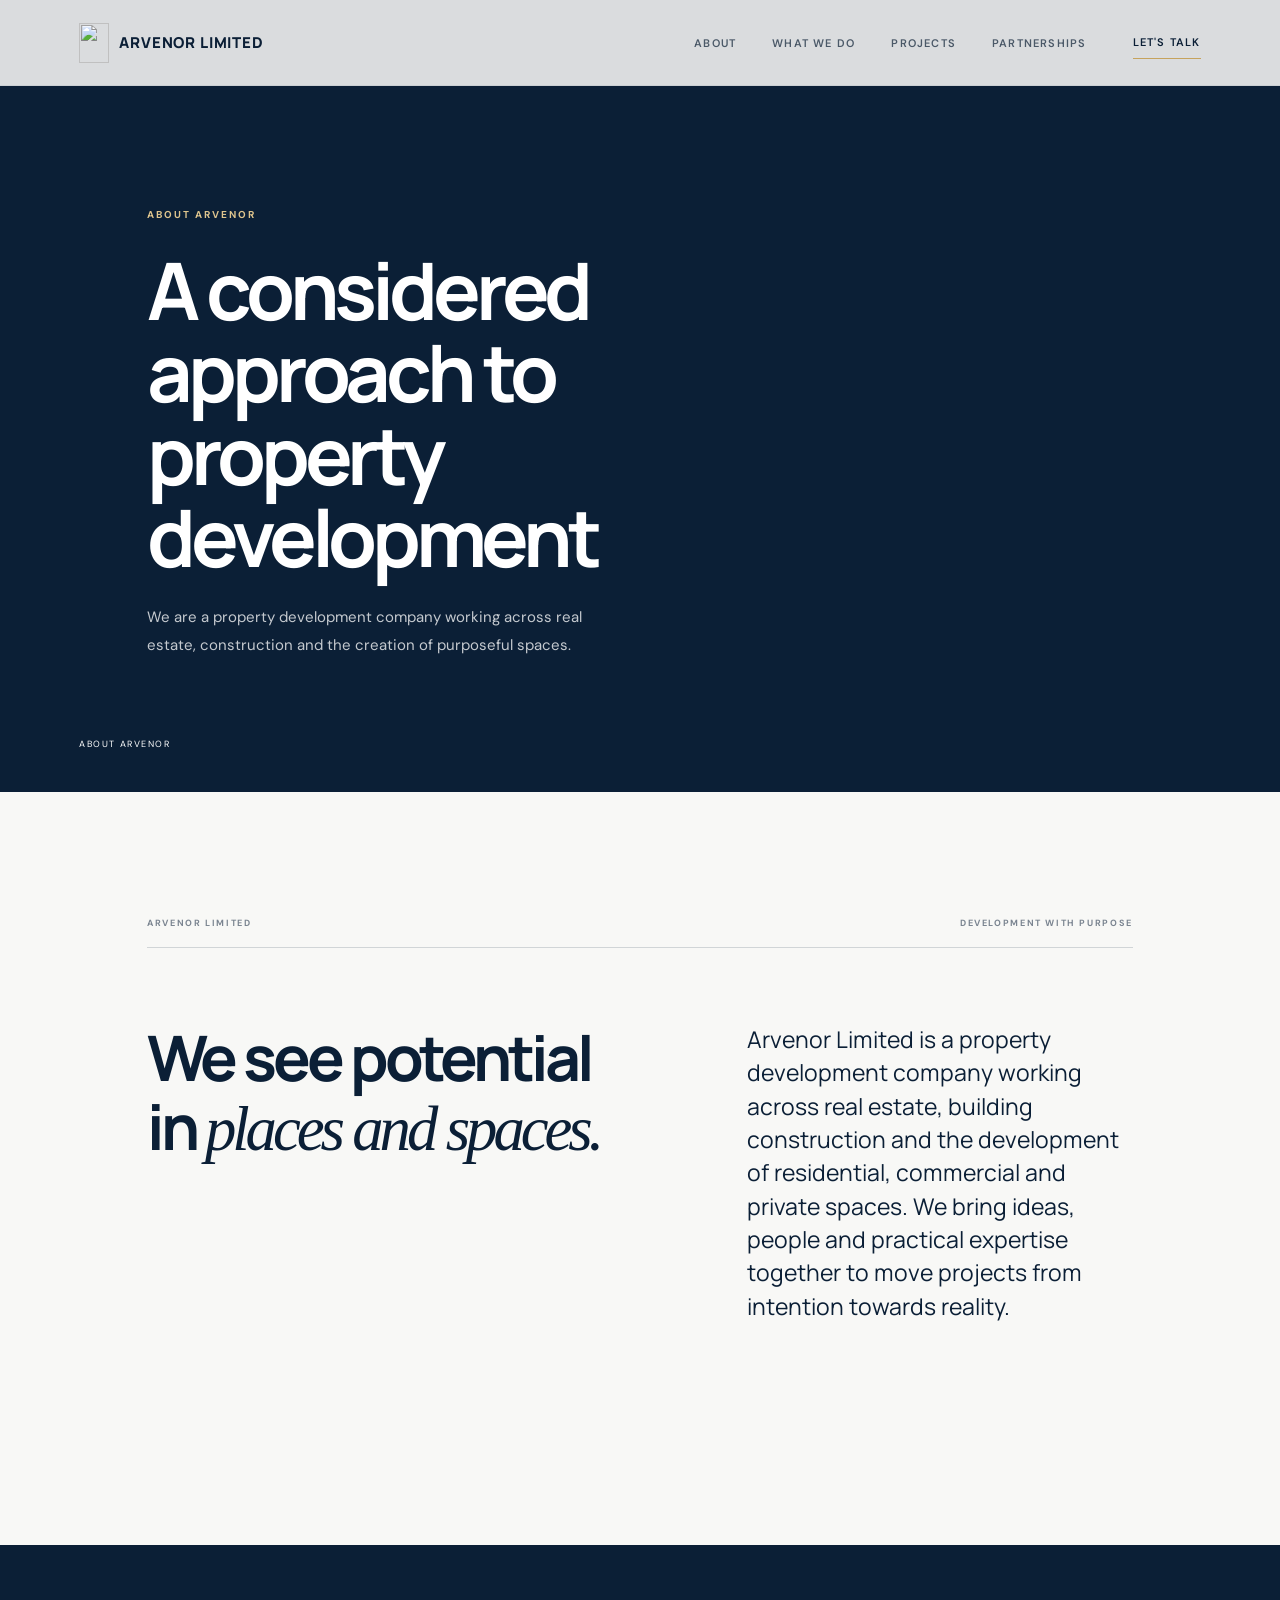
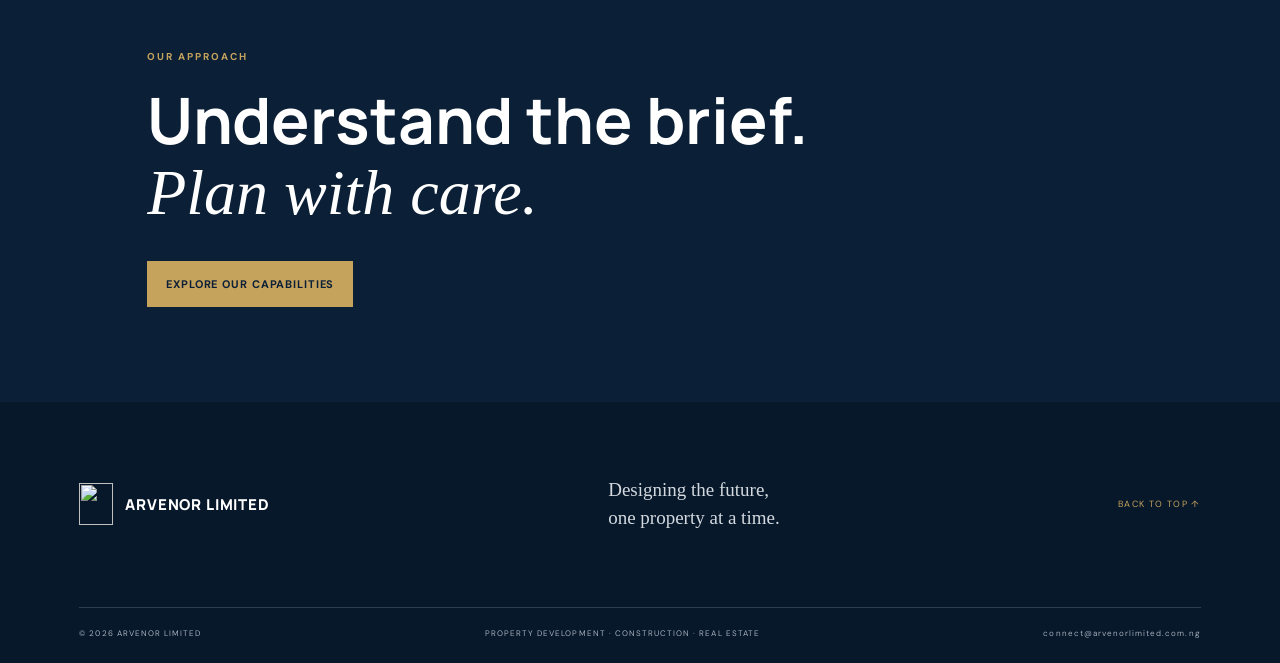
==== about.html @ 24a7d43f "Add files via upload Add Arvenor website and approved branding" ====
<!doctype html><html lang="en"><head><meta charset="utf-8"><meta name="viewport" content="width=device-width, initial-scale=1"><meta name="theme-color" content="#0b1f36"><meta name="description" content="About Arvenor Limited, a property development company."><title>About | Arvenor Limited</title><link rel="preconnect" href="https://fonts.googleapis.com"><link rel="preconnect" href="https://fonts.gstatic.com" crossorigin><link href="https://fonts.googleapis.com/css2?family=DM+Sans:wght@400;500;600;700&family=Manrope:wght@400;500;600;700;800&display=swap" rel="stylesheet"><link rel="icon" type="image/png" href="assets/favicon.png"><link rel="stylesheet" href="styles.css"></head><body><div class="page-progress"><span></span></div><header class="site-header" id="top"><a class="brand" href="index.html" aria-label="Arvenor Limited home"><img src="assets/approved-logo-icon.png" alt="" class="brand-mark"><span>ARVENOR LIMITED</span></a><nav class="desktop-nav"><a href="about.html">About</a><a href="services.html">What we do</a><a href="projects.html">Projects</a><a href="partnerships.html">Partnerships</a></nav><a class="header-contact" href="contact.html">Let's talk</a><button class="menu-toggle" aria-label="Open navigation" aria-expanded="false"><i></i><i></i></button></header><div class="menu-panel" aria-hidden="true"><div class="menu-panel-inner"><p class="eyebrow">Explore Arvenor</p><a href="index.html">Home</a><a href="about.html">About us</a><a href="services.html">What we do</a><a href="projects.html">Projects</a><a href="partnerships.html">Partnerships</a><a href="contact.html">Contact</a></div></div><main><section class="inner-hero"><div class="inner-hero-image"></div><div class="inner-hero-content"><p class="eyebrow reveal">ABOUT ARVENOR</p><h1 class="reveal">Development<br>with <em>purpose.</em></h1><p class="reveal">We are a property development company working across real estate, construction and the creation of purposeful spaces.</p></div><div class="inner-hero-foot"><span>ABOUT ARVENOR</span></div></section><section class="section-pad inner-copy"><div class="section-kicker"><span>ARVENOR LIMITED</span><span>DEVELOPMENT WITH PURPOSE</span></div><div class="inner-two-col"><h2>We see potential<br>in <em>places and spaces.</em></h2><div><p class="lead">Arvenor Limited brings together property, building construction, project coordination and space development. We engage with individuals, businesses, landowners, investors and institutions to explore development opportunities. We are building our company around practical work, considered planning and clear communication. Verified projects and company information will be added as they become available.</p></div></div></section><section class="inner-cta"><p class="eyebrow">OUR APPROACH</p><h2>Understand the brief.<br><em>Plan with care.</em></h2><a class="button button-gold" href="services.html">Explore our capabilities</a></section></main><footer class="footer"><div class="footer-top"><a class="footer-brand" href="index.html" aria-label="Arvenor Limited home"><img src="assets/arvenor-emblem-white.png" alt=""><span>ARVENOR LIMITED</span></a><p>Designing the future,<br>one property at a time.</p><a class="back-top" href="#top">BACK TO TOP ↑</a></div><div class="footer-bottom"><span>© <span id="year"></span> ARVENOR LIMITED</span><span>PROPERTY DEVELOPMENT · CONSTRUCTION · REAL ESTATE</span><a href="mailto:connect@arvenorlimited.com.ng">CONNECT@ARVENORLIMITED.COM.NG</a></div></footer><script src="cms.js"></script><script src="script.js"></script></body></html>
---- styles.css ----
:root{--navy:#0b1f36;--navy2:#102a46;--gold:#c6a35d;--gold2:#dfc58e;--ink:#17283b;--muted:#657181;--paper:#f8f8f6;--white:#fff;--line:rgba(11,31,54,.16);--serif:Georgia,'Times New Roman',serif;--sans:'DM Sans',Arial,sans-serif;--display:'Manrope','DM Sans',sans-serif}*{box-sizing:border-box}html{scroll-behavior:smooth;scroll-padding-top:88px}body{margin:0;color:var(--ink);font-family:var(--sans);background:var(--paper);-webkit-font-smoothing:antialiased}body.menu-open{overflow:hidden}a{color:inherit;text-decoration:none}button,input,select,textarea{font:inherit}.page-progress{height:2px;position:fixed;inset:0 0 auto;z-index:1000}.page-progress span{display:block;height:100%;width:0;background:var(--gold)}.site-header{height:86px;padding:0 6.2vw;display:flex;align-items:center;justify-content:space-between;position:fixed;inset:0 0 auto;z-index:100;background:rgba(248,248,246,.88);backdrop-filter:blur(16px);border-bottom:1px solid rgba(11,31,54,.07);transition:height .35s,background .35s}.site-header.scrolled{height:72px;background:rgba(248,248,246,.96)}.brand{display:flex;align-items:center;gap:10px;font:800 16px var(--display);letter-spacing:.055em;color:var(--navy)}.brand-mark{width:30px;height:40px;object-fit:contain}.brand-light{font-weight:500}.desktop-nav{display:flex;gap:36px;margin-left:auto;margin-right:46px}.desktop-nav a,.header-contact{font-size:11px;letter-spacing:.11em;text-transform:uppercase;font-weight:600}.desktop-nav a{color:#4b5968;position:relative}.desktop-nav a:after{content:'';position:absolute;left:0;bottom:-8px;width:0;height:1px;background:var(--gold);transition:width .3s}.desktop-nav a:hover:after{width:100%}.header-contact{border-bottom:1px solid var(--gold);padding:9px 0;color:var(--navy)}.header-contact span{color:var(--gold);font-size:16px;margin-left:10px}.menu-toggle{display:none;border:0;background:none;padding:10px;z-index:102}.menu-toggle i{display:block;width:24px;height:1px;background:var(--navy);margin:6px}.menu-panel{position:fixed;z-index:99;inset:0 0 0 auto;width:min(480px,100%);background:var(--navy);color:white;transform:translateX(105%);transition:transform .65s cubic-bezier(.77,0,.18,1);padding:130px 9vw 50px}.menu-open .menu-panel{transform:translateX(0)}.menu-panel-inner>a{display:flex;align-items:center;gap:18px;padding:15px 0;border-bottom:1px solid rgba(255,255,255,.14);font:600 clamp(22px,3vw,32px) var(--display)}.menu-panel-inner>a small{font:11px var(--sans);color:var(--gold)}.menu-panel-inner>a b{margin-left:auto;color:var(--gold);font-size:17px}.menu-note{margin-top:55px;color:#b5c0cc;font-size:13px}.eyebrow{font-size:10px;letter-spacing:.2em;font-weight:700;color:var(--gold);text-transform:uppercase}.hero{height:min(850px,100svh);min-height:690px;position:relative;overflow:hidden;background:var(--navy);color:white;display:flex;align-items:center}.hero-image{position:absolute;inset:0 0 0 38%;background:url('https://images.unsplash.com/photo-1600607687939-ce8a6c25118c?auto=format&fit=crop&w=2200&q=88') center 48%/cover;clip-path:polygon(19% 0,100% 0,100% 100%,0 100%);transform:scale(1.06);animation:heroSettle 1.6s cubic-bezier(.2,.7,.2,1) forwards}.hero-wash{position:absolute;inset:0;background:linear-gradient(90deg,#0b1f36 0%,#0b1f36 37%,rgba(11,31,54,.88) 48%,rgba(11,31,54,.14) 76%,rgba(11,31,54,.08) 100%)}.hero:after{content:'';position:absolute;inset:0;background:linear-gradient(125deg,transparent 54%,rgba(198,163,93,.16) 54.1%,transparent 54.5%);pointer-events:none}.hero-content{position:relative;z-index:2;width:min(650px,58vw);margin-left:11.5vw;padding-top:40px}.hero-content .eyebrow{color:var(--gold2);margin-bottom:30px}.hero h1{font:700 clamp(48px,6.1vw,88px)/1.07 var(--display);letter-spacing:-.065em;margin:0 0 28px}.hero h1 em,.intro h2 em,.cap-heading h2 em,.statement h2 em,.spaces-copy h2 em,.projects h2 em,.partnerships h2 em,.contact h2 em{font-family:var(--serif);font-weight:400;letter-spacing:-.06em}.hero-copy{max-width:440px;color:rgba(255,255,255,.76);font-size:16px;line-height:1.8;margin:0 0 35px}.hero-actions{display:flex;align-items:center;gap:30px}.button{display:inline-flex;align-items:center;justify-content:space-between;gap:34px;padding:16px 19px;font-size:11px;letter-spacing:.08em;text-transform:uppercase;font-weight:700;transition:background .3s,color .3s,transform .3s,border-color .3s}.button span{font-size:17px}.button:hover{transform:translateY(-3px)}.button-gold{background:var(--gold);color:var(--navy)}.button-gold:hover{background:var(--gold2)}.text-link{font-size:11px;letter-spacing:.1em;text-transform:uppercase;color:white}.text-link span{color:var(--gold);margin-left:10px;font-size:16px}.hero-index{position:absolute;right:6.2vw;bottom:58px;z-index:2;display:flex;align-items:center;gap:14px;font-size:10px;letter-spacing:.12em;color:white}.index-line{width:64px;height:1px;background:var(--gold)}.hero-caption{position:absolute;right:6.2vw;top:50%;writing-mode:vertical-rl;transform:translateY(-50%);font-size:9px;letter-spacing:.22em;color:rgba(255,255,255,.7);z-index:2}.hero-scroll{position:absolute;left:6.2vw;bottom:55px;z-index:2;font-size:9px;letter-spacing:.17em;color:rgba(255,255,255,.68);display:flex;align-items:center;gap:12px}.hero-scroll span{display:block;width:35px;height:1px;background:var(--gold)}.section-pad{padding:125px 11.5vw}.section-kicker{display:flex;justify-content:space-between;padding-bottom:18px;border-bottom:1px solid var(--line);font-size:9px;letter-spacing:.18em;font-weight:700;color:#7a8490}.intro{background:var(--paper)}.intro-grid{display:grid;grid-template-columns:1.1fr .8fr;gap:12%;padding:82px 0 96px}.intro h2,.cap-heading h2,.projects h2,.contact h2{font:700 clamp(42px,5vw,68px)/1.1 var(--display);letter-spacing:-.065em;margin:0;color:var(--navy)}.intro-body{padding-top:6px;max-width:470px}.lead{font:400 23px/1.45 var(--display);color:var(--navy);margin:0 0 22px}.intro-body>p:not(.lead),.statement-content>p:not(.eyebrow),.spaces-copy>p:not(.eyebrow),.partnerships-content>p:not(.eyebrow){font-size:14px;line-height:1.9;color:#687482}.under-link{display:inline-block;margin-top:22px;padding-bottom:8px;border-bottom:1px solid var(--gold);font-size:10px;text-transform:uppercase;letter-spacing:.13em;font-weight:700}.under-link span{color:var(--gold);margin-left:18px;font-size:16px}.intro-rule{display:flex;align-items:center;gap:18px;font-size:8px;letter-spacing:.17em;color:#88919b}.intro-rule span:first-child{height:1px;flex:1;background:var(--line)}.statement{min-height:630px;position:relative;display:grid;grid-template-columns:1fr 1fr;background:#e9edf0;overflow:hidden}.statement-photo{background:url('https://images.unsplash.com/photo-1600607687920-4e2a09cf159d?auto=format&fit=crop&w=1500&q=85') center/cover;clip-path:polygon(0 0,100% 0,78% 100%,0 100%)}.statement-content{padding:115px 12vw 100px 5vw;align-self:center;max-width:700px}.statement-content h2,.spaces-copy h2,.partnerships h2{font:700 clamp(38px,4.3vw,58px)/1.13 var(--display);letter-spacing:-.06em;color:var(--navy);margin:24px 0}.statement-content>p:not(.eyebrow){max-width:430px}.button-outline{border:1px solid rgba(11,31,54,.38);color:var(--navy);margin-top:22px}.button-outline:hover{background:var(--navy);color:white}.statement-mark{position:absolute;bottom:-100px;right:5vw;font:800 400px/.8 var(--display);color:rgba(11,31,54,.035);pointer-events:none}.statement-mark span{color:var(--gold)}.capabilities{background:#fff}.cap-heading{display:grid;grid-template-columns:1fr .7fr;gap:12%;align-items:end;padding:80px 0 70px}.cap-heading>p,.projects-heading>p{font-size:14px;line-height:1.9;color:#6a7683;max-width:390px;margin:0 0 7px}.cap-list{border-top:1px solid var(--line)}.cap-item{display:grid;grid-template-columns:65px 1fr 35px;gap:20px;align-items:start;padding:29px 0 31px;border-bottom:1px solid var(--line);transition:padding .35s,background .35s}.cap-item:hover{padding-left:16px;background:linear-gradient(90deg,rgba(198,163,93,.07),transparent 70%)}.cap-number{font-size:10px;color:var(--gold);letter-spacing:.1em;padding-top:7px}.cap-item h3{font:600 clamp(19px,2vw,25px) var(--display);letter-spacing:-.035em;margin:0 0 9px;color:var(--navy)}.cap-item p{font-size:13px;line-height:1.7;color:#77818d;margin:0;max-width:650px}.cap-arrow{font-size:19px;color:var(--gold);transition:transform .3s}.cap-item:hover .cap-arrow{transform:translate(4px,-4px)}.spaces-band{display:grid;grid-template-columns:1fr 1fr;background:#f0eee9;min-height:560px}.spaces-image{background:url('https://images.unsplash.com/photo-1497366754035-f200968a6e72?auto=format&fit=crop&w=1500&q=85') center/cover;clip-path:polygon(0 0,100% 0,84% 100%,0 100%)}.spaces-copy{align-self:center;padding:90px 12vw 90px 5vw}.spaces-copy>p:not(.eyebrow){max-width:430px}.projects{background:var(--paper)}.projects-heading{display:grid;grid-template-columns:1fr .7fr;gap:12%;align-items:end;padding:80px 0 65px}.project-empty{border:1px solid rgba(11,31,54,.15);min-height:260px;display:grid;grid-template-columns:180px 1fr 70px;gap:35px;align-items:center;padding:40px 50px;background:#f3f3f0}.empty-graphic{height:155px;position:relative;display:flex;align-items:center;justify-content:center}.empty-graphic span{position:absolute;width:90px;height:130px;border:1px solid var(--gold);transform:skewY(-24deg)}.empty-graphic span:nth-child(2){transform:translateX(13px) skewY(24deg);border-color:var(--navy)}.empty-graphic span:nth-child(3){width:45px;height:110px;border-color:rgba(11,31,54,.25);transform:translateX(6px)}.empty-graphic b{font:700 34px var(--display);color:var(--navy);z-index:2}.project-empty h3{font:600 23px var(--display);letter-spacing:-.04em;margin:12px 0;color:var(--navy)}.project-empty p:not(.eyebrow){font-size:12px;line-height:1.8;color:#77818d;max-width:490px}.empty-count{font-size:10px;color:#9aa2aa;letter-spacing:.1em;align-self:end;text-align:right}.partnerships{display:grid;grid-template-columns:1fr 1fr;min-height:610px;background:var(--navy);color:white}.partnerships-image{background:url('https://images.unsplash.com/photo-1503387762-592deb58ef4e?auto=format&fit=crop&w=1500&q=85') center/cover;clip-path:polygon(0 0,100% 0,82% 100%,0 100%)}.partnerships-content{align-self:center;padding:95px 12vw 95px 5vw}.partnerships h2{color:white}.partnerships-content>p:not(.eyebrow){color:rgba(255,255,255,.7);max-width:450px}.partner-tags{display:flex;flex-wrap:wrap;gap:9px;margin:26px 0 30px}.partner-tags span{font-size:9px;letter-spacing:.05em;border:1px solid rgba(255,255,255,.25);padding:9px 11px;color:rgba(255,255,255,.8)}.contact{background:#fff}.contact-grid{display:grid;grid-template-columns:1fr .8fr;gap:14%;padding-top:80px}.contact-intro>p{font-size:14px;line-height:1.8;color:#71808c;max-width:380px;margin-top:28px}.contact-domain{font-size:9px!important;letter-spacing:.17em;color:var(--gold)!important;margin-top:70px!important}.contact-form{display:flex;flex-direction:column;gap:22px}.contact-form label{font-size:10px;letter-spacing:.1em;text-transform:uppercase;font-weight:700;color:#586575}.contact-form input,.contact-form select,.contact-form textarea{display:block;width:100%;border:0;border-bottom:1px solid rgba(11,31,54,.23);border-radius:0;background:transparent;padding:13px 0 12px;color:var(--navy);font-size:13px;outline:none;resize:vertical}.contact-form input:focus,.contact-form select:focus,.contact-form textarea:focus{border-color:var(--gold)}.contact-form input::placeholder,.contact-form textarea::placeholder{color:#a4abb1}.contact-form select{color:#7a8490}.button-dark{background:var(--navy);color:white;border:0;cursor:pointer;align-self:flex-start;margin-top:4px}.button-dark:hover{background:var(--gold);color:var(--navy)}.form-note{font-size:10px;line-height:1.6;color:#89929c;margin:-8px 0 0;max-width:390px}.footer{background:#07182b;color:white;padding:55px 6.2vw 25px}.footer-top{display:flex;align-items:center;justify-content:space-between;padding-bottom:55px}.footer-brand{display:flex;align-items:center;gap:12px;font:700 14px var(--display);letter-spacing:.1em}.footer-brand img{width:28px;height:38px;object-fit:contain}.footer-top>p{font:400 19px/1.5 var(--serif);color:#d3d9df}.back-top{font-size:9px;letter-spacing:.15em;color:var(--gold)}.footer-bottom{border-top:1px solid rgba(255,255,255,.16);padding-top:20px;display:flex;justify-content:space-between;gap:20px;font-size:8px;letter-spacing:.13em;color:#a5b0bc}.reveal{opacity:0;transform:translateY(28px);transition:opacity .85s ease,transform .85s cubic-bezier(.2,.7,.2,1)}.reveal.is-visible{opacity:1;transform:translateY(0)}.hero .reveal{transition-delay:.12s}.hero .reveal:nth-child(2){transition-delay:.24s}.hero .reveal:nth-child(3){transition-delay:.36s}.hero .reveal:nth-child(4){transition-delay:.48s}@keyframes heroSettle{to{transform:scale(1)}}
@media(max-width:900px){.site-header{padding:0 5vw}.desktop-nav,.header-contact{display:none}.menu-toggle{display:block}.hero{min-height:720px;height:90svh}.hero-image{inset:0 0 0 20%;opacity:.7}.hero-wash{background:linear-gradient(90deg,#0b1f36 0%,rgba(11,31,54,.94) 40%,rgba(11,31,54,.3) 100%)}.hero-content{margin-left:8vw;width:75vw}.section-pad{padding:95px 8vw}.intro-grid,.cap-heading,.projects-heading,.contact-grid{gap:8%}.statement-content,.spaces-copy,.partnerships-content{padding-right:8vw}.project-empty{grid-template-columns:130px 1fr;padding:30px}.empty-count{display:none}}
@media(max-width:600px){html{scroll-padding-top:70px}.site-header{height:72px}.brand{font-size:13px}.brand-mark{width:25px;height:34px}.hero{min-height:720px;height:calc(100svh - 0px);align-items:flex-end;padding-bottom:130px}.hero-image{inset:0 0 0 0;clip-path:polygon(28% 0,100% 0,100% 100%,0 100%);opacity:.45;background-position:58% center}.hero-wash{background:linear-gradient(0deg,#0b1f36 0%,rgba(11,31,54,.92) 38%,rgba(11,31,54,.28) 100%)}.hero-content{margin:0 7vw;width:86vw;padding:0}.hero-content .eyebrow{font-size:8px;line-height:1.7;max-width:290px}.hero h1{font-size:clamp(43px,12vw,65px);line-height:1.05}.hero-copy{font-size:14px;max-width:340px}.hero-actions{align-items:flex-start;flex-direction:column;gap:22px}.hero-index{right:7vw;bottom:35px}.hero-caption{display:none}.hero-scroll{left:7vw;bottom:37px}.section-pad{padding:78px 7vw}.section-kicker{font-size:8px}.intro-grid,.cap-heading,.projects-heading,.contact-grid{grid-template-columns:1fr;gap:30px;padding:55px 0 65px}.intro h2,.cap-heading h2,.projects h2,.contact h2{font-size:47px}.lead{font-size:20px}.intro-rule{font-size:7px;gap:10px}.statement,.spaces-band,.partnerships{grid-template-columns:1fr}.statement{min-height:0}.statement-photo{height:340px;clip-path:polygon(0 0,100% 0,84% 100%,0 100%)}.statement-content,.spaces-copy,.partnerships-content{padding:75px 7vw}.statement-content h2,.spaces-copy h2,.partnerships h2{font-size:44px}.statement-mark{font-size:230px;bottom:-50px}.cap-heading{padding:55px 0 42px}.cap-item{grid-template-columns:30px 1fr 20px;gap:10px;padding:24px 0}.cap-item h3{font-size:19px}.cap-item p{font-size:12px}.spaces-image{height:330px;clip-path:polygon(0 0,100% 0,84% 100%,0 100%)}.spaces-copy{padding-top:65px;padding-bottom:70px}.projects-heading{padding:55px 0 40px}.project-empty{grid-template-columns:1fr;gap:20px;padding:28px}.empty-graphic{height:120px;justify-content:flex-start;margin-left:20px}.empty-graphic span{height:100px;width:70px}.empty-graphic span:nth-child(2){height:100px}.empty-graphic span:nth-child(3){height:85px}.project-empty h3{font-size:20px}.partnerships-image{height:330px;clip-path:polygon(0 0,100% 0,84% 100%,0 100%)}.partner-tags{gap:7px}.partner-tags span{font-size:8px}.contact-grid{padding-top:55px}.contact-domain{margin-top:38px!important}.footer{padding:42px 7vw 22px}.footer-top{align-items:flex-start;gap:20px;flex-wrap:wrap;padding-bottom:35px}.footer-top>p{font-size:16px;margin:0}.back-top{margin-left:auto;align-self:center}.footer-bottom{flex-direction:column;gap:12px;font-size:7px}.menu-panel{padding:110px 8vw 40px}.menu-panel-inner>a{font-size:25px}}
@media(prefers-reduced-motion:reduce){*,*:before,*:after{scroll-behavior:auto!important;animation-duration:.01ms!important;animation-iteration-count:1!important;transition-duration:.01ms!important}.reveal{opacity:1;transform:none}}

/* Multi-page layouts */
.inner-hero{min-height:650px;height:88svh;position:relative;display:flex;align-items:center;overflow:hidden;background:var(--navy);color:white;padding-top:80px}.inner-hero-image{position:absolute;inset:0 0 0 38%;background:url('https://images.unsplash.com/photo-1600607687939-ce8a6c25118c?auto=format&fit=crop&w=2000&q=85') center/cover;clip-path:polygon(17% 0,100% 0,100% 100%,0 100%);opacity:.8}.inner-hero:after{content:"";position:absolute;inset:0;background:linear-gradient(90deg,#0b1f36 0%,#0b1f36 35%,rgba(11,31,54,.83) 51%,rgba(11,31,54,.12) 100%)}.inner-hero-content{position:relative;z-index:2;margin-left:11.5vw;width:min(660px,60vw)}.inner-hero-content .eyebrow{color:var(--gold2);margin-bottom:28px}.inner-hero h1{font:700 clamp(52px,6.2vw,88px)/1.04 var(--display);letter-spacing:-.065em;margin:0 0 25px}.inner-hero h1 em,.inner-two-col h2 em,.inner-cta h2 em,.contact-page-details h2 em{font-family:var(--serif);font-weight:400}.inner-hero-content>p:last-child{max-width:460px;color:rgba(255,255,255,.76);font-size:15px;line-height:1.85}.inner-hero-foot{position:absolute;z-index:2;bottom:42px;left:6.2vw;right:6.2vw;display:flex;justify-content:space-between;font-size:9px;letter-spacing:.17em}.inner-two-col{display:grid;grid-template-columns:1fr .8fr;gap:12%;padding:75px 0}.inner-two-col h2,.contact-page-details h2{font:700 clamp(40px,4.9vw,66px)/1.1 var(--display);letter-spacing:-.065em;margin:0;color:var(--navy)}.inner-two-col>div p:not(.lead),.contact-page-details>p{font-size:14px;line-height:1.9;color:#687482}.service-grid{display:grid;grid-template-columns:repeat(3,1fr);gap:1px;background:var(--line);border:1px solid var(--line)}.service-card{background:#fff;min-height:210px;padding:30px}.service-card span{font-size:10px;color:var(--gold)}.service-card h3{font:600 20px var(--display);color:var(--navy);margin:20px 0 10px}.service-card p{font-size:12px;line-height:1.8;color:#77818d}.inner-cta{background:var(--navy);color:white;padding:95px 11.5vw}.inner-cta h2{font:700 clamp(42px,5vw,68px)/1.1 var(--display);margin:22px 0 32px}.contact-page-grid{display:grid;grid-template-columns:1fr .85fr;gap:13%;padding-top:65px}.contact-page-details>p{max-width:400px;margin:25px 0 45px}.contact-detail{padding:19px 0;border-top:1px solid var(--line);display:flex;flex-direction:column;gap:9px}.contact-detail span{font-size:9px;letter-spacing:.16em;color:#87919c}.contact-detail a{font-size:14px;color:var(--navy);font-weight:600}.contact-small-note{font-size:11px!important;color:#929aa2!important}.inner-copy{background:var(--paper)}
@media(max-width:900px){.inner-hero-content{margin-left:8vw;width:75vw}.service-grid{grid-template-columns:repeat(2,1fr)}}
@media(max-width:600px){.inner-hero{min-height:700px}.inner-hero-image{inset:0;clip-path:polygon(25% 0,100% 0,100% 100%,0 100%);opacity:.55}.inner-hero:after{background:linear-gradient(0deg,#0b1f36 0%,rgba(11,31,54,.88) 44%,rgba(11,31,54,.24) 100%)}.inner-hero-content{margin:0 7vw;width:86vw;padding-top:80px}.inner-hero h1{font-size:clamp(46px,12vw,65px)}.inner-hero-foot{left:7vw;right:7vw;bottom:32px}.inner-two-col,.contact-page-grid{grid-template-columns:1fr;gap:28px;padding:55px 0}.service-grid{grid-template-columns:1fr}.inner-cta{padding:75px 7vw}}

/* Arvenor brand refinement */
.brand-wordmark{display:block;width:38px;height:44px;object-fit:contain;object-position:center}
.footer-brand img{width:38px;height:44px;object-fit:contain}
.cap-item{grid-template-columns:65px 1fr}
.cap-arrow{display:none}
@media(max-width:700px){.brand-wordmark{width:32px;height:38px}.footer-brand img{width:32px;height:38px}}

/* Approved Arvenor emblem: consistent in every page header and footer */
.brand-wordmark{width:46px;height:46px;object-fit:contain;flex:0 0 auto}
.footer-brand img{width:46px;height:46px;object-fit:contain;flex:0 0 auto}
@media(max-width:700px){.brand-wordmark,.footer-brand img{width:40px;height:40px}}

/* Consistent full Arvenor logo lockups on every page */
.brand{display:flex;align-items:center;gap:0;flex:0 0 auto;line-height:0}
.brand-lockup{display:block;width:clamp(168px,17vw,220px);height:58px;object-fit:contain;object-position:left center}
.footer-brand{display:flex;align-items:center;line-height:0;flex:0 1 320px}
.footer-brand img{display:block;width:min(100%,300px);height:auto;max-height:112px;object-fit:contain;object-position:left center}
.footer-top{align-items:center}
@media(max-width:760px){.brand-lockup{width:165px;height:48px}.footer-brand{flex-basis:240px}.footer-brand img{max-width:240px;max-height:90px}}

/* Brand lockup: company name is present consistently on every page. */
.brand{display:flex;align-items:center;gap:10px;flex:0 0 auto;line-height:1;font:800 15px var(--display);letter-spacing:.055em;color:var(--navy);white-space:nowrap}
.brand-mark{display:block;width:30px;height:40px;object-fit:contain}
.footer-brand{display:flex;align-items:center;gap:12px;flex:0 0 auto;color:#fff;font:800 15px var(--display);letter-spacing:.055em;white-space:nowrap}
.footer-brand img{display:block;width:34px;height:42px;object-fit:contain;flex:0 0 auto}
.footer-top{align-items:center}
@media(max-width:760px){.brand{font-size:12px;gap:8px}.brand-mark{width:26px;height:34px}.footer-brand{font-size:13px}.footer-brand img{width:30px;height:38px}}
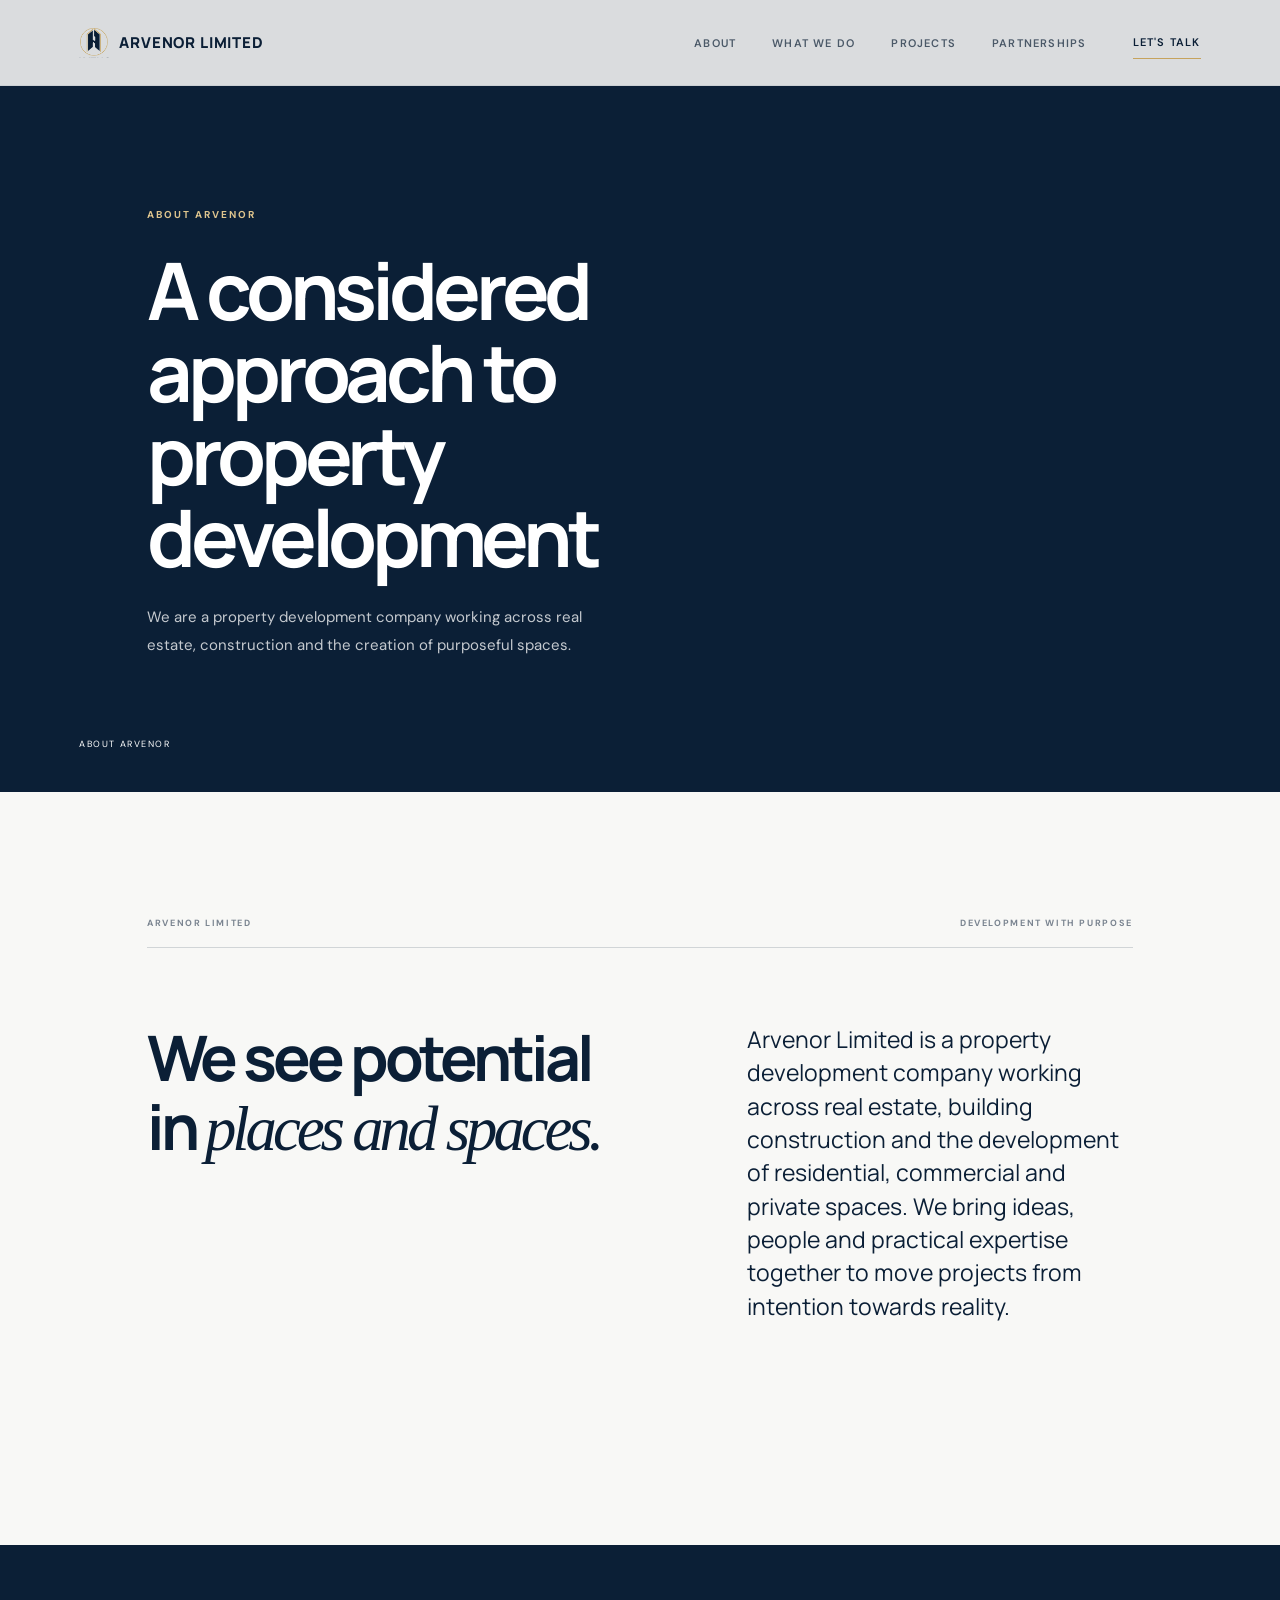
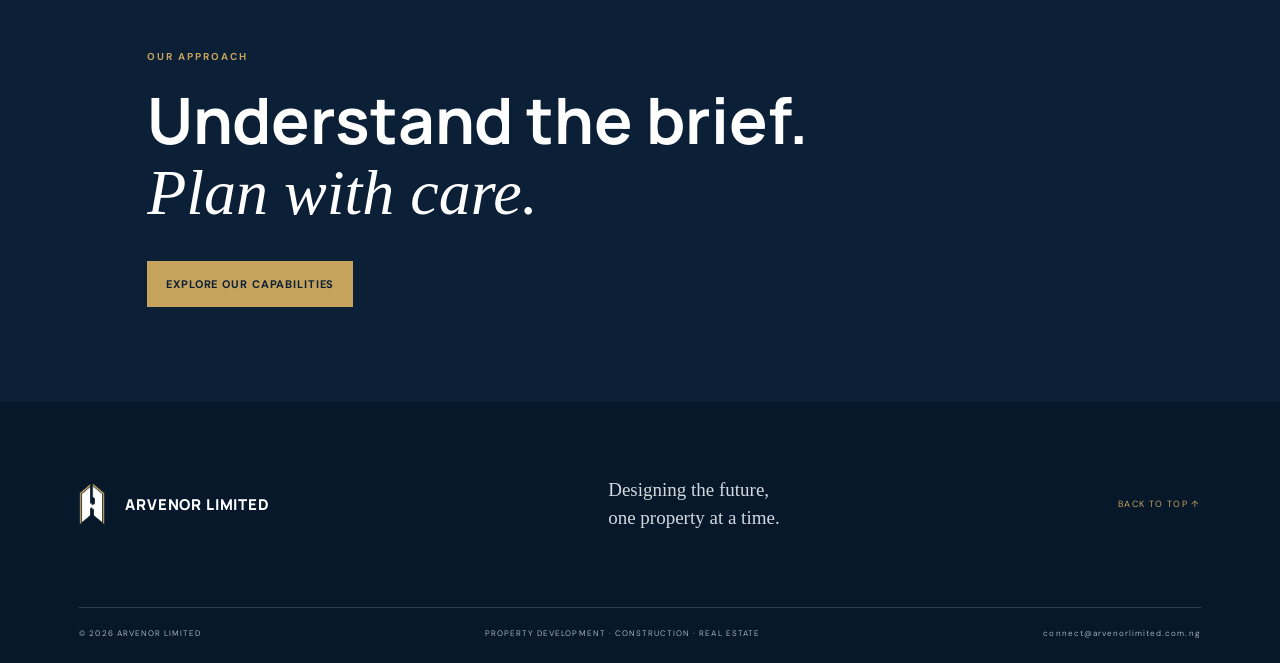
==== commit da28bf82: "Fix logo and favicon file paths" ====
--- a/about.html
+++ b/about.html
@@ -1 +1 @@
-<!doctype html><html lang="en"><head><meta charset="utf-8"><meta name="viewport" content="width=device-width, initial-scale=1"><meta name="theme-color" content="#0b1f36"><meta name="description" content="About Arvenor Limited, a property development company."><title>About | Arvenor Limited</title><link rel="preconnect" href="https://fonts.googleapis.com"><link rel="preconnect" href="https://fonts.gstatic.com" crossorigin><link href="https://fonts.googleapis.com/css2?family=DM+Sans:wght@400;500;600;700&family=Manrope:wght@400;500;600;700;800&display=swap" rel="stylesheet"><link rel="icon" type="image/png" href="assets/favicon.png"><link rel="stylesheet" href="styles.css"></head><body><div class="page-progress"><span></span></div><header class="site-header" id="top"><a class="brand" href="index.html" aria-label="Arvenor Limited home"><img src="assets/approved-logo-icon.png" alt="" class="brand-mark"><span>ARVENOR LIMITED</span></a><nav class="desktop-nav"><a href="about.html">About</a><a href="services.html">What we do</a><a href="projects.html">Projects</a><a href="partnerships.html">Partnerships</a></nav><a class="header-contact" href="contact.html">Let's talk</a><button class="menu-toggle" aria-label="Open navigation" aria-expanded="false"><i></i><i></i></button></header><div class="menu-panel" aria-hidden="true"><div class="menu-panel-inner"><p class="eyebrow">Explore Arvenor</p><a href="index.html">Home</a><a href="about.html">About us</a><a href="services.html">What we do</a><a href="projects.html">Projects</a><a href="partnerships.html">Partnerships</a><a href="contact.html">Contact</a></div></div><main><section class="inner-hero"><div class="inner-hero-image"></div><div class="inner-hero-content"><p class="eyebrow reveal">ABOUT ARVENOR</p><h1 class="reveal">Development<br>with <em>purpose.</em></h1><p class="reveal">We are a property development company working across real estate, construction and the creation of purposeful spaces.</p></div><div class="inner-hero-foot"><span>ABOUT ARVENOR</span></div></section><section class="section-pad inner-copy"><div class="section-kicker"><span>ARVENOR LIMITED</span><span>DEVELOPMENT WITH PURPOSE</span></div><div class="inner-two-col"><h2>We see potential<br>in <em>places and spaces.</em></h2><div><p class="lead">Arvenor Limited brings together property, building construction, project coordination and space development. We engage with individuals, businesses, landowners, investors and institutions to explore development opportunities. We are building our company around practical work, considered planning and clear communication. Verified projects and company information will be added as they become available.</p></div></div></section><section class="inner-cta"><p class="eyebrow">OUR APPROACH</p><h2>Understand the brief.<br><em>Plan with care.</em></h2><a class="button button-gold" href="services.html">Explore our capabilities</a></section></main><footer class="footer"><div class="footer-top"><a class="footer-brand" href="index.html" aria-label="Arvenor Limited home"><img src="assets/arvenor-emblem-white.png" alt=""><span>ARVENOR LIMITED</span></a><p>Designing the future,<br>one property at a time.</p><a class="back-top" href="#top">BACK TO TOP ↑</a></div><div class="footer-bottom"><span>© <span id="year"></span> ARVENOR LIMITED</span><span>PROPERTY DEVELOPMENT · CONSTRUCTION · REAL ESTATE</span><a href="mailto:connect@arvenorlimited.com.ng">CONNECT@ARVENORLIMITED.COM.NG</a></div></footer><script src="cms.js"></script><script src="script.js"></script></body></html>+<!doctype html><html lang="en"><head><meta charset="utf-8"><meta name="viewport" content="width=device-width, initial-scale=1"><meta name="theme-color" content="#0b1f36"><meta name="description" content="About Arvenor Limited, a property development company."><title>About | Arvenor Limited</title><link rel="preconnect" href="https://fonts.googleapis.com"><link rel="preconnect" href="https://fonts.gstatic.com" crossorigin><link href="https://fonts.googleapis.com/css2?family=DM+Sans:wght@400;500;600;700&family=Manrope:wght@400;500;600;700;800&display=swap" rel="stylesheet"><link rel="icon" type="image/png" href="favicon.png"><link rel="stylesheet" href="styles.css"></head><body><div class="page-progress"><span></span></div><header class="site-header" id="top"><a class="brand" href="index.html" aria-label="Arvenor Limited home"><img src="approved-logo-icon.png" alt="" class="brand-mark"><span>ARVENOR LIMITED</span></a><nav class="desktop-nav"><a href="about.html">About</a><a href="services.html">What we do</a><a href="projects.html">Projects</a><a href="partnerships.html">Partnerships</a></nav><a class="header-contact" href="contact.html">Let's talk</a><button class="menu-toggle" aria-label="Open navigation" aria-expanded="false"><i></i><i></i></button></header><div class="menu-panel" aria-hidden="true"><div class="menu-panel-inner"><p class="eyebrow">Explore Arvenor</p><a href="index.html">Home</a><a href="about.html">About us</a><a href="services.html">What we do</a><a href="projects.html">Projects</a><a href="partnerships.html">Partnerships</a><a href="contact.html">Contact</a></div></div><main><section class="inner-hero"><div class="inner-hero-image"></div><div class="inner-hero-content"><p class="eyebrow reveal">ABOUT ARVENOR</p><h1 class="reveal">Development<br>with <em>purpose.</em></h1><p class="reveal">We are a property development company working across real estate, construction and the creation of purposeful spaces.</p></div><div class="inner-hero-foot"><span>ABOUT ARVENOR</span></div></section><section class="section-pad inner-copy"><div class="section-kicker"><span>ARVENOR LIMITED</span><span>DEVELOPMENT WITH PURPOSE</span></div><div class="inner-two-col"><h2>We see potential<br>in <em>places and spaces.</em></h2><div><p class="lead">Arvenor Limited brings together property, building construction, project coordination and space development. We engage with individuals, businesses, landowners, investors and institutions to explore development opportunities. We are building our company around practical work, considered planning and clear communication. Verified projects and company information will be added as they become available.</p></div></div></section><section class="inner-cta"><p class="eyebrow">OUR APPROACH</p><h2>Understand the brief.<br><em>Plan with care.</em></h2><a class="button button-gold" href="services.html">Explore our capabilities</a></section></main><footer class="footer"><div class="footer-top"><a class="footer-brand" href="index.html" aria-label="Arvenor Limited home"><img src="arvenor-emblem-white.png" alt=""><span>ARVENOR LIMITED</span></a><p>Designing the future,<br>one property at a time.</p><a class="back-top" href="#top">BACK TO TOP ↑</a></div><div class="footer-bottom"><span>© <span id="year"></span> ARVENOR LIMITED</span><span>PROPERTY DEVELOPMENT · CONSTRUCTION · REAL ESTATE</span><a href="mailto:connect@arvenorlimited.com.ng">CONNECT@ARVENORLIMITED.COM.NG</a></div></footer><script src="cms.js"></script><script src="script.js"></script></body></html>
